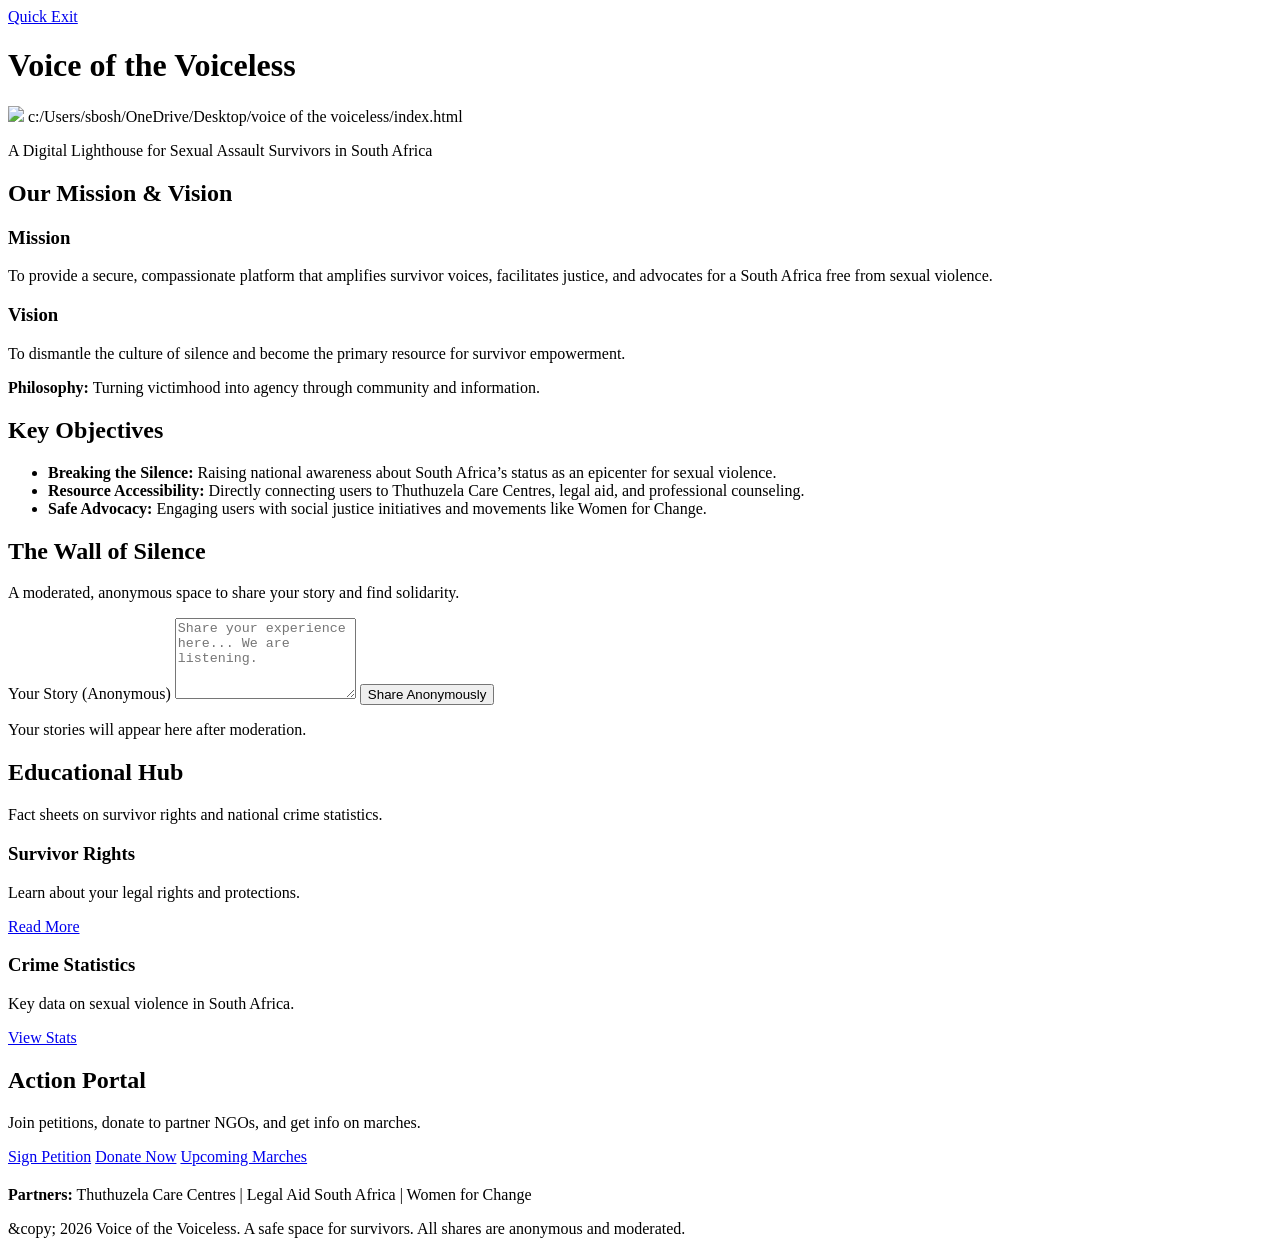
==== index.html @ ce7102af "Add files via upload" ====
<!DOCTYPE html>
<html lang="en">
<head>
    <meta charset="UTF-8">
    <meta name="viewport" content="width=device-width, initial-scale=1.0">
    <title>Voice of the Voiceless</title>

</head>
<body>
    <a href="about:blank" class="quick-exit" onclick="quickExit()" title="Quick Exit for Safety">Quick Exit</a>

    <div class="container">
        <header>

<h1>Voice of the Voiceless</h1>
<img src="[data-uri] under the firt heading
</feedback>Environment details:

# VSCode Visible Files
index.html

# VSCode Open Tabs
index.html</feedback> 

Assistant: 

<xai:function_call name="edit_file">
<parameter name="path">c:/Users/sbosh/OneDrive/Desktop/voice of the voiceless/index.html
<p>A Digital Lighthouse for Sexual Assault Survivors in South Africa</p>


        </header>

        <section id="mission">
            <h2>Our Mission &amp; Vision</h2>
            <div class="mission-vision">
                <div>
                    <h3>Mission</h3>
                    <p>To provide a secure, compassionate platform that amplifies survivor voices, facilitates justice, and advocates for a South Africa free from sexual violence.</p>
                </div>
                <div>
                    <h3>Vision</h3>
                    <p>To dismantle the culture of silence and become the primary resource for survivor empowerment.</p>
                    <p><strong>Philosophy:</strong> Turning victimhood into agency through community and information.</p>
                </div>
            </div>
        </section>

        <section id="objectives">
<h2>Key Objectives</h2>




            <ul class="objectives">
                <li><strong>Breaking the Silence:</strong> Raising national awareness about South Africa’s status as an epicenter for sexual violence.</li>
                <li><strong>Resource Accessibility:</strong> Directly connecting users to Thuthuzela Care Centres, legal aid, and professional counseling.</li>
                <li><strong>Safe Advocacy:</strong> Engaging users with social justice initiatives and movements like Women for Change.</li>
            </ul>
        </section>

        <section id="wall">
<h2>The Wall of Silence</h2>



<p>A moderated, anonymous space to share your story and find solidarity.</p>

            <form class="wall-form" onsubmit="submitStory(event)">
                <label for="story">Your Story (Anonymous)</label>
                <textarea id="story" rows="5" placeholder="Share your experience here... We are listening." required></textarea>
                <button type="submit">Share Anonymously</button>
            </form>
            <div id="testimonials" class="testimonials">
                <p>Your stories will appear here after moderation.</p>
            </div>
        </section>

        <section id="education">
<h2>Educational Hub</h2>




            <p>Fact sheets on survivor rights and national crime statistics.</p>
            <div class="resources-grid">
                <div class="resource-card">
                    <h3>Survivor Rights</h3>
                    <p>Learn about your legal rights and protections.</p>
                    <a href="#" class="action-btn">Read More</a>
                </div>
                <div class="resource-card">
                    <h3>Crime Statistics</h3>
                    <p>Key data on sexual violence in South Africa.</p>
                    <a href="#" class="action-btn">View Stats</a>
                </div>
            </div>
        </section>

        <section id="action">
<h2>Action Portal</h2>




            <p>Join petitions, donate to partner NGOs, and get info on marches.</p>
            <a href="#" class="action-btn">Sign Petition</a>
            <a href="#" class="action-btn">Donate Now</a>
            <a href="#" class="action-btn">Upcoming Marches</a>
            <p style="margin-top: 20px;"><strong>Partners:</strong> Thuthuzela Care Centres | Legal Aid South Africa | Women for Change</p>
        </section>

        <footer>
            <p>&amp;copy; 2026 Voice of the Voiceless. A safe space for survivors. All shares are anonymous and moderated.</p>
        </footer>
    </div>

    <script>
        function quickExit() {
            window.open('about:blank', '_self');
        }
        function submitStory(event) {
            event.preventDefault();
            const story = document.getElementById('story').value;
            const testimonials = document.getElementById('testimonials');
            testimonials.innerHTML += `<p><em>Thank you for sharing. Your story has been submitted for moderation.</em></p>`;
            document.getElementById('story').value = '';
            // In production, send to moderated backend anonymously
        }
    </script>
</body>
</html>
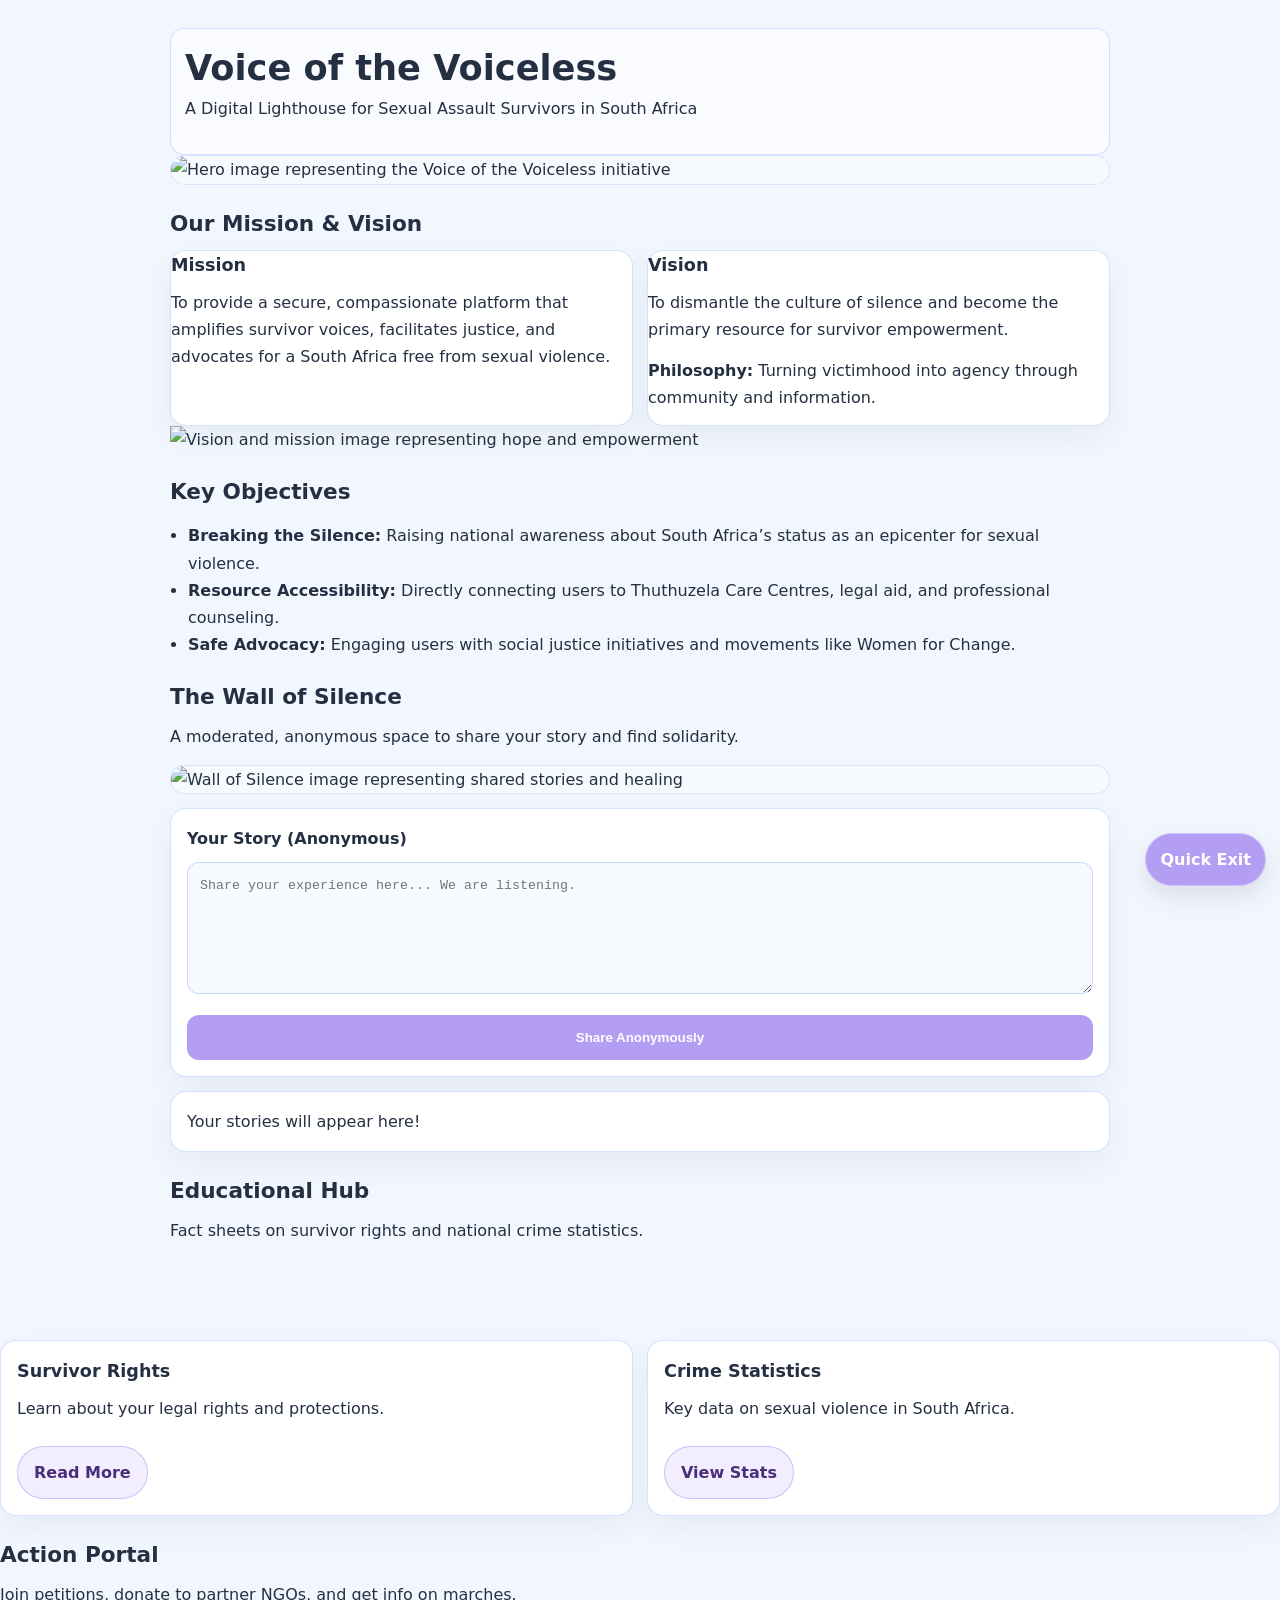
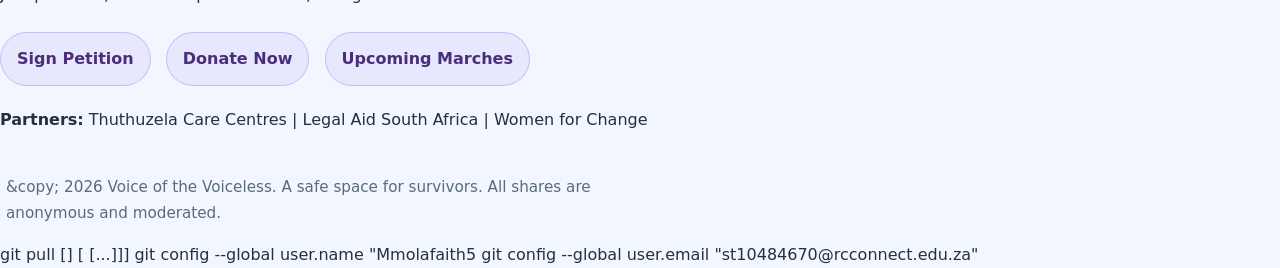
==== commit 7776aa1d: "feat(ui): implement responsive styling and add linking page - Add `style.css` with a trauma-informed" ====
--- a/index.html
+++ b/index.html
@@ -1,132 +1,121 @@
-<!DOCTYPE html>
-<html lang="en">
-<head>
-    <meta charset="UTF-8">
-    <meta name="viewport" content="width=device-width, initial-scale=1.0">
-    <title>Voice of the Voiceless</title>
-
-</head>
-<body>
-    <a href="about:blank" class="quick-exit" onclick="quickExit()" title="Quick Exit for Safety">Quick Exit</a>
-
-    <div class="container">
-        <header>
-
-<h1>Voice of the Voiceless</h1>
-<img src="[data-uri] under the firt heading
-</feedback>Environment details:
-
-# VSCode Visible Files
-index.html
-
-# VSCode Open Tabs
-index.html</feedback> 
-
-Assistant: 
-
-<xai:function_call name="edit_file">
-<parameter name="path">c:/Users/sbosh/OneDrive/Desktop/voice of the voiceless/index.html
-<p>A Digital Lighthouse for Sexual Assault Survivors in South Africa</p>
-
-
-        </header>
-
-        <section id="mission">
-            <h2>Our Mission &amp; Vision</h2>
-            <div class="mission-vision">
-                <div>
-                    <h3>Mission</h3>
-                    <p>To provide a secure, compassionate platform that amplifies survivor voices, facilitates justice, and advocates for a South Africa free from sexual violence.</p>
-                </div>
-                <div>
-                    <h3>Vision</h3>
-                    <p>To dismantle the culture of silence and become the primary resource for survivor empowerment.</p>
-                    <p><strong>Philosophy:</strong> Turning victimhood into agency through community and information.</p>
-                </div>
-            </div>
-        </section>
-
-        <section id="objectives">
-<h2>Key Objectives</h2>
-
-
-
-
-            <ul class="objectives">
-                <li><strong>Breaking the Silence:</strong> Raising national awareness about South Africa’s status as an epicenter for sexual violence.</li>
-                <li><strong>Resource Accessibility:</strong> Directly connecting users to Thuthuzela Care Centres, legal aid, and professional counseling.</li>
-                <li><strong>Safe Advocacy:</strong> Engaging users with social justice initiatives and movements like Women for Change.</li>
-            </ul>
-        </section>
-
-        <section id="wall">
-<h2>The Wall of Silence</h2>
-
-
-
-<p>A moderated, anonymous space to share your story and find solidarity.</p>
-
-            <form class="wall-form" onsubmit="submitStory(event)">
-                <label for="story">Your Story (Anonymous)</label>
-                <textarea id="story" rows="5" placeholder="Share your experience here... We are listening." required></textarea>
-                <button type="submit">Share Anonymously</button>
-            </form>
-            <div id="testimonials" class="testimonials">
-                <p>Your stories will appear here after moderation.</p>
-            </div>
-        </section>
-
-        <section id="education">
-<h2>Educational Hub</h2>
-
-
-
-
-            <p>Fact sheets on survivor rights and national crime statistics.</p>
-            <div class="resources-grid">
-                <div class="resource-card">
-                    <h3>Survivor Rights</h3>
-                    <p>Learn about your legal rights and protections.</p>
-                    <a href="#" class="action-btn">Read More</a>
-                </div>
-                <div class="resource-card">
-                    <h3>Crime Statistics</h3>
-                    <p>Key data on sexual violence in South Africa.</p>
-                    <a href="#" class="action-btn">View Stats</a>
-                </div>
-            </div>
-        </section>
-
-        <section id="action">
-<h2>Action Portal</h2>
-
-
-
-
-            <p>Join petitions, donate to partner NGOs, and get info on marches.</p>
-            <a href="#" class="action-btn">Sign Petition</a>
-            <a href="#" class="action-btn">Donate Now</a>
-            <a href="#" class="action-btn">Upcoming Marches</a>
-            <p style="margin-top: 20px;"><strong>Partners:</strong> Thuthuzela Care Centres | Legal Aid South Africa | Women for Change</p>
-        </section>
-
-        <footer>
-            <p>&amp;copy; 2026 Voice of the Voiceless. A safe space for survivors. All shares are anonymous and moderated.</p>
-        </footer>
-    </div>
-
-    <script>
-        function quickExit() {
-            window.open('about:blank', '_self');
-        }
-        function submitStory(event) {
-            event.preventDefault();
-            const story = document.getElementById('story').value;
-            const testimonials = document.getElementById('testimonials');
-            testimonials.innerHTML += `<p><em>Thank you for sharing. Your story has been submitted for moderation.</em></p>`;
-            document.getElementById('story').value = '';
-            // In production, send to moderated backend anonymously
-        }
-    </script>
-</body>
-</html>
+<!DOCTYPE html>
+<html lang="en">
+<head>
+    <meta charset="UTF-8">
+    <meta name="viewport" content="width=device-width, initial-scale=1.0">
+    <title>Voice of the Voiceless</title>
+    <link rel="stylesheet" href="style.css">
+</head>
+<body>
+    <a href="about:blank" class="quick-exit" onclick="quickExit()" title="Quick Exit for Safety">Quick Exit</a>
+
+    <div class="container">
+        <header>
+            <h1>Voice of the Voiceless</h1>
+            <p>A Digital Lighthouse for Sexual Assault Survivors in South Africa</p>
+        </header>
+        <div class="hero-image">
+            <img src="https://th.bing.com/th/id/OIP.hbX4BfsVbIU2eddPQE7NCgHaEz?w=277&h=180&c=7&r=0&o=7&pid=1.7&rm=3" alt="Hero image representing the Voice of the Voiceless initiative" style="max-width: 100%; height: auto;">
+        </div>
+
+        <section id="mission">
+            <h2>Our Mission &amp; Vision</h2>
+            <div class="mission-vision">
+                <div>
+                    <h3>Mission</h3>
+                    <p>To provide a secure, compassionate platform that amplifies survivor voices, facilitates justice, and advocates for a South Africa free from sexual violence.</p>
+                </div>
+                <div>
+                    <h3>Vision</h3>
+                    <p>To dismantle the culture of silence and become the primary resource for survivor empowerment.</p>
+                    <p><strong>Philosophy:</strong> Turning victimhood into agency through community and information.</p>
+                </div>
+            </div>
+            <div class="vision-image">
+                <img src="https://th.bing.com/th/id/OIP.QkFHj8rrSiagWPmEcDjergHaEo?w=250&h=180&c=7&r=0&o=7&pid=1.7&rm=3" alt="Vision and mission image representing hope and empowerment" style="max-width: 100%; height: auto;">
+            </div>
+            <div class="mission-image">
+            </div>
+        </section>
+
+        <section id="objectives">
+            <h2>Key Objectives</h2>
+            <ul class="objectives">
+                <li><strong>Breaking the Silence:</strong> Raising national awareness about South Africa’s status as an epicenter for sexual violence.</li>
+                <li><strong>Resource Accessibility:</strong> Directly connecting users to Thuthuzela Care Centres, legal aid, and professional counseling.</li>
+                <li><strong>Safe Advocacy:</strong> Engaging users with social justice initiatives and movements like Women for Change.</li>
+            </ul>
+            <div class="objectives-image">
+
+            </div>
+        </section>
+
+        <section id="wall">
+            <h2>The Wall of Silence</h2>
+            <p>A moderated, anonymous space to share your story and find solidarity.</p>
+            <div class="wall-image">
+                <img src="https://th.bing.com/th/id/OIP.OFr5PleV0WaLwj-rPWft2AHaEG?w=313&h=180&c=7&r=0&o=7&pid=1.7&rm=3" alt="Wall of Silence image representing shared stories and healing" style="max-width: 100%; height: auto;">
+            </div>
+            
+            <form class="wall-form" onsubmit="submitStory(event)">
+                <label for="story">Your Story (Anonymous)</label>
+                <textarea id="story" rows="5" placeholder="Share your experience here... We are listening." required></textarea>
+                <button type="submit">Share Anonymously</button>
+            </form>
+            <div id="testimonials" class="testimonials">
+                <p>Your stories will appear here!</p>
+            </div>
+        </section>
+
+        <section id="education">
+            <h2>Educational Hub</h2>
+            <p>Fact sheets on survivor rights and national crime statistics.</p>
+    
+            </div>
+            <div class="resources-grid">
+                <div class="resource-card">
+                    <h3>Survivor Rights</h3>
+                    <p>Learn about your legal rights and protections.</p>
+                    <a href="https://www.bing.com/ck/a?!&&p=a3fb0a6b9f35965ff25525d0a7e36f7882b459afcf023f08b5b4dfad9797e8a0JmltdHM9MTc3OTc1MzYwMA&ptn=3&ver=2&hsh=4&fclid=29731f91-ca6d-6c1f-0fd8-08f4cb0c6da1&psq=gbv+surviors+rigts&u=a1aHR0cHM6Ly9nZW5kZXJqdXN0aWNlLm9yZy56YS9zcGVha2luZy11cC1zZWVraW5nLXN1cHBvcnQtZ2J2LXN1cnZpdm9ycy1oZWFsaW5nLWpvdXJueS8x" class="action-btn" target="_blank" rel="noopener noreferrer">Read More</a>
+                </div>
+                <div class="resource-card">
+                    <h3>Crime Statistics</h3>
+                    <p>Key data on sexual violence in South Africa.</p>
+                    <a href="#" class="action-btn">View Stats</a>
+                </div>
+            </div>
+        </section>
+
+        <section id="action">
+            <h2>Action Portal</h2>
+            <p>Join petitions, donate to partner NGOs, and get info on marches.</p>
+            <a href="https://www.bing.com/ck/a?!&&p=a3fb0a6b9f35965ff25525d0a7e36f7882b459afcf023f08b5b4dfad9797e8a0JmltdHM9MTc3OTc1MzYwMA&ptn=3&ver=2&hsh=4&fclid=29731f91-ca6d-6c1f-0fd8-08f4cb0c6da1&psq=gbv+surviors+rigts&u=a1aHR0cHM6Ly9nZW5kZXJqdXN0aWNlLm9yZy56YS9zcGVha2luZy11cC1zZWVraW5nLXN1cHBvcnQtZ2J2LXN1cnZpdm9ycy1oZWFsaW5nLWpvdXJueS8x" class="action-btn" target="_blank" rel="noopener noreferrer">Sign Petition</a>
+            <a href="https://paypal.me/CMIYCNPO" class="action-btn" target="_blank" rel="noopener noreferrer">Donate Now</a>
+            <a href="https://onemillionmanmarch.co.za/contact.html" class="action-btn" target="_blank" rel="noopener noreferrer">Upcoming Marches</a>
+            <p style="margin-top: 20px;"><strong>Partners:</strong> Thuthuzela Care Centres | Legal Aid South Africa | Women for Change</p>
+        </section>
+
+        <footer>
+            <p>&amp;copy; 2026 Voice of the Voiceless. A safe space for survivors. All shares are anonymous and moderated.</p>
+        </footer>
+    </div>
+
+    <script>
+        function quickExit() {
+            window.open('about:blank', '_self');
+        }
+        function submitStory(event) {
+            event.preventDefault();
+            const story = document.getElementById('story').value;
+            const testimonials = document.getElementById('testimonials');
+            testimonials.innerHTML += `<p><em>Thank you for sharing. Your story has been submitted for moderation.</em></p>`;
+            document.getElementById('story').value = '';
+            // In production, send to moderated backend anonymously
+        }
+    </script>
+</body>
+</html>
+git pull [<options>] [<repository> [<refspec>...]]]
+    git config --global user.name "Mmolafaith5
+    git config --global user.email "st10484670@rcconnect.edu.za"
+    
--- a/style.css
+++ b/style.css
@@ -0,0 +1,264 @@
+/* Trauma-Informed UI • Mobile-first responsive CSS */
+
+:root {
+  --bg: #F2F7FF;      /* Alice Blue */
+  --ink: #243042;     /* calm dark text */
+  --muted: #5A6B7C;
+  --border: #B2C9FF; /* Periwinkle */
+  --primary: #B49EF4;/* Wisteria */
+  --card: #FFFFFF;
+  --shadow: rgba(36, 48, 66, 0.12);
+}
+
+* { box-sizing: border-box; }
+
+html, body {
+  height: 100%;
+}
+
+body {
+  margin: 0;
+  font-family: ui-sans-serif, system-ui, -apple-system, Segoe UI, Roboto, Arial, "Noto Sans", "Liberation Sans", sans-serif;
+  background: var(--bg);
+  color: var(--ink);
+  line-height: 1.7; /* generous breathing room */
+}
+
+.container {
+  max-width: 980px;
+  margin: 0 auto;
+  padding: 20px 16px 60px;
+}
+
+header {
+  padding: 18px 14px;
+  border: 1px solid rgba(178, 201, 255, 0.55);
+  border-radius: 14px;
+  background: rgba(255,255,255,0.55);
+}
+
+h1 {
+  margin: 0 0 6px;
+  font-size: clamp(1.6rem, 3.6vw, 2.2rem);
+  line-height: 1.2;
+}
+
+h2 {
+  margin: 26px 0 12px;
+  font-size: 1.35rem;
+  line-height: 1.25;
+}
+
+h3 {
+  margin: 0 0 8px;
+  font-size: 1.1rem;
+}
+
+p {
+  margin: 0 0 14px;
+  max-width: 68ch;
+}
+
+/* Links */
+a {
+  color: var(--primary);
+  text-decoration: underline;
+  text-underline-offset: 3px;
+}
+
+a:hover {
+  color: #9b7de0;
+}
+
+/* Quick Exit (fixed) */
+.quick-exit {
+  position: fixed;
+  right: 14px;
+  bottom: 14px;
+  z-index: 9999;
+  padding: 12px 14px;
+  border-radius: 999px;
+  background: var(--primary);
+  color: #ffffff;
+  font-weight: 700;
+  text-decoration: none;
+  box-shadow: 0 10px 25px var(--shadow);
+  border: 1px solid rgba(255,255,255,0.35);
+  transition: transform 120ms ease, filter 120ms ease;
+}
+
+.quick-exit:focus {
+  outline: 3px solid rgba(180, 158, 244, 0.35);
+  outline-offset: 3px;
+}
+
+.quick-exit:hover {
+  filter: brightness(1.04);
+  transform: translateY(-1px);
+}
+
+/* Wall of Silence (cards) */
+#wall {
+  margin-top: 18px;
+}
+
+#wall .wall-image img,
+.hero-image img,
+.education-image img,
+.mission-image img,
+.objectives-image img,
+.wall-image img {
+  width: 100%;
+  height: auto;
+  border-radius: 16px;
+  display: block;
+  border: 1px solid rgba(178, 201, 255, 0.45);
+  background: rgba(255,255,255,0.35);
+}
+
+.wall-form,
+.testimonials,
+.resource-card,
+.mission-vision > div {
+  background: var(--card);
+  border: 1px solid rgba(178, 201, 255, 0.55);
+  border-radius: 16px;
+  box-shadow: 0 12px 30px rgba(36, 48, 66, 0.06);
+}
+
+.wall-form {
+  padding: 16px;
+  margin-top: 14px;
+}
+
+.wall-form label {
+  display: block;
+  font-weight: 700;
+  margin-bottom: 10px;
+}
+
+textarea {
+  width: 100%;
+  resize: vertical;
+  min-height: 120px;
+  padding: 12px;
+  border-radius: 12px;
+  border: 1px solid rgba(178, 201, 255, 0.7);
+  background: rgba(242, 247, 255, 0.6);
+  color: var(--ink);
+  line-height: 1.6;
+}
+
+textarea:focus {
+  outline: 3px solid rgba(180, 158, 244, 0.35);
+  outline-offset: 2px;
+}
+
+button {
+  margin-top: 12px;
+  width: 100%;
+  padding: 14px 16px;
+  border-radius: 12px;
+  border: 1px solid rgba(180, 158, 244, 0.65);
+  background: var(--primary);
+  color: #fff;
+  font-weight: 800;
+  cursor: pointer;
+  transition: transform 120ms ease, filter 120ms ease, background 120ms ease;
+}
+
+button:hover { filter: brightness(1.04); transform: translateY(-1px); }
+button:active { transform: translateY(0px); filter: brightness(0.98); }
+button:focus { outline: 3px solid rgba(180, 158, 244, 0.35); outline-offset: 3px; }
+
+.testimonials {
+  padding: 16px;
+  margin-top: 14px;
+}
+
+.testimonials p {
+  margin: 0;
+}
+
+/* Typography layout blocks */
+.mission-vision {
+  display: grid;
+  grid-template-columns: 1fr;
+  gap: 14px;
+  margin-top: 10px;
+}
+
+/* Action Portal buttons */
+.action-btn {
+  display: inline-block;
+  margin: 10px 10px 0 0;
+  padding: 12px 16px;
+  border-radius: 999px;
+  background: rgba(180, 158, 244, 0.18);
+  border: 1px solid rgba(180, 158, 244, 0.6);
+  color: #4B2E7A;
+  text-decoration: none;
+  font-weight: 800;
+  transition: background 150ms ease, transform 120ms ease, border-color 150ms ease;
+}
+
+.action-btn:hover {
+  background: rgba(180, 158, 244, 0.28);
+  border-color: rgba(180, 158, 244, 0.9);
+  transform: translateY(-1px);
+}
+
+.action-btn:focus {
+  outline: 3px solid rgba(180, 158, 244, 0.35);
+  outline-offset: 3px;
+}
+
+/* Resource cards */
+.resources-grid {
+  display: grid;
+  grid-template-columns: 1fr;
+  gap: 14px;
+  margin-top: 12px;
+}
+
+.resource-card {
+  padding: 16px;
+}
+
+ul.objectives {
+  padding-left: 18px;
+}
+
+.objectives-image,
+.mission-image {
+  margin-top: 14px;
+}
+
+footer {
+  margin-top: 26px;
+  padding: 16px 6px 0;
+  color: var(--muted);
+  font-size: 0.95rem;
+}
+
+/* Responsive enhancement */
+@media (min-width: 720px) {
+  .container {
+    padding: 28px 20px 70px;
+  }
+
+  .mission-vision {
+    grid-template-columns: 1fr 1fr;
+  }
+
+  .resources-grid {
+    grid-template-columns: 1fr 1fr;
+  }
+}
+
+@media (prefers-reduced-motion: reduce) {
+  * {
+    scroll-behavior: auto !important;
+    transition: none !important;
+  }
+}
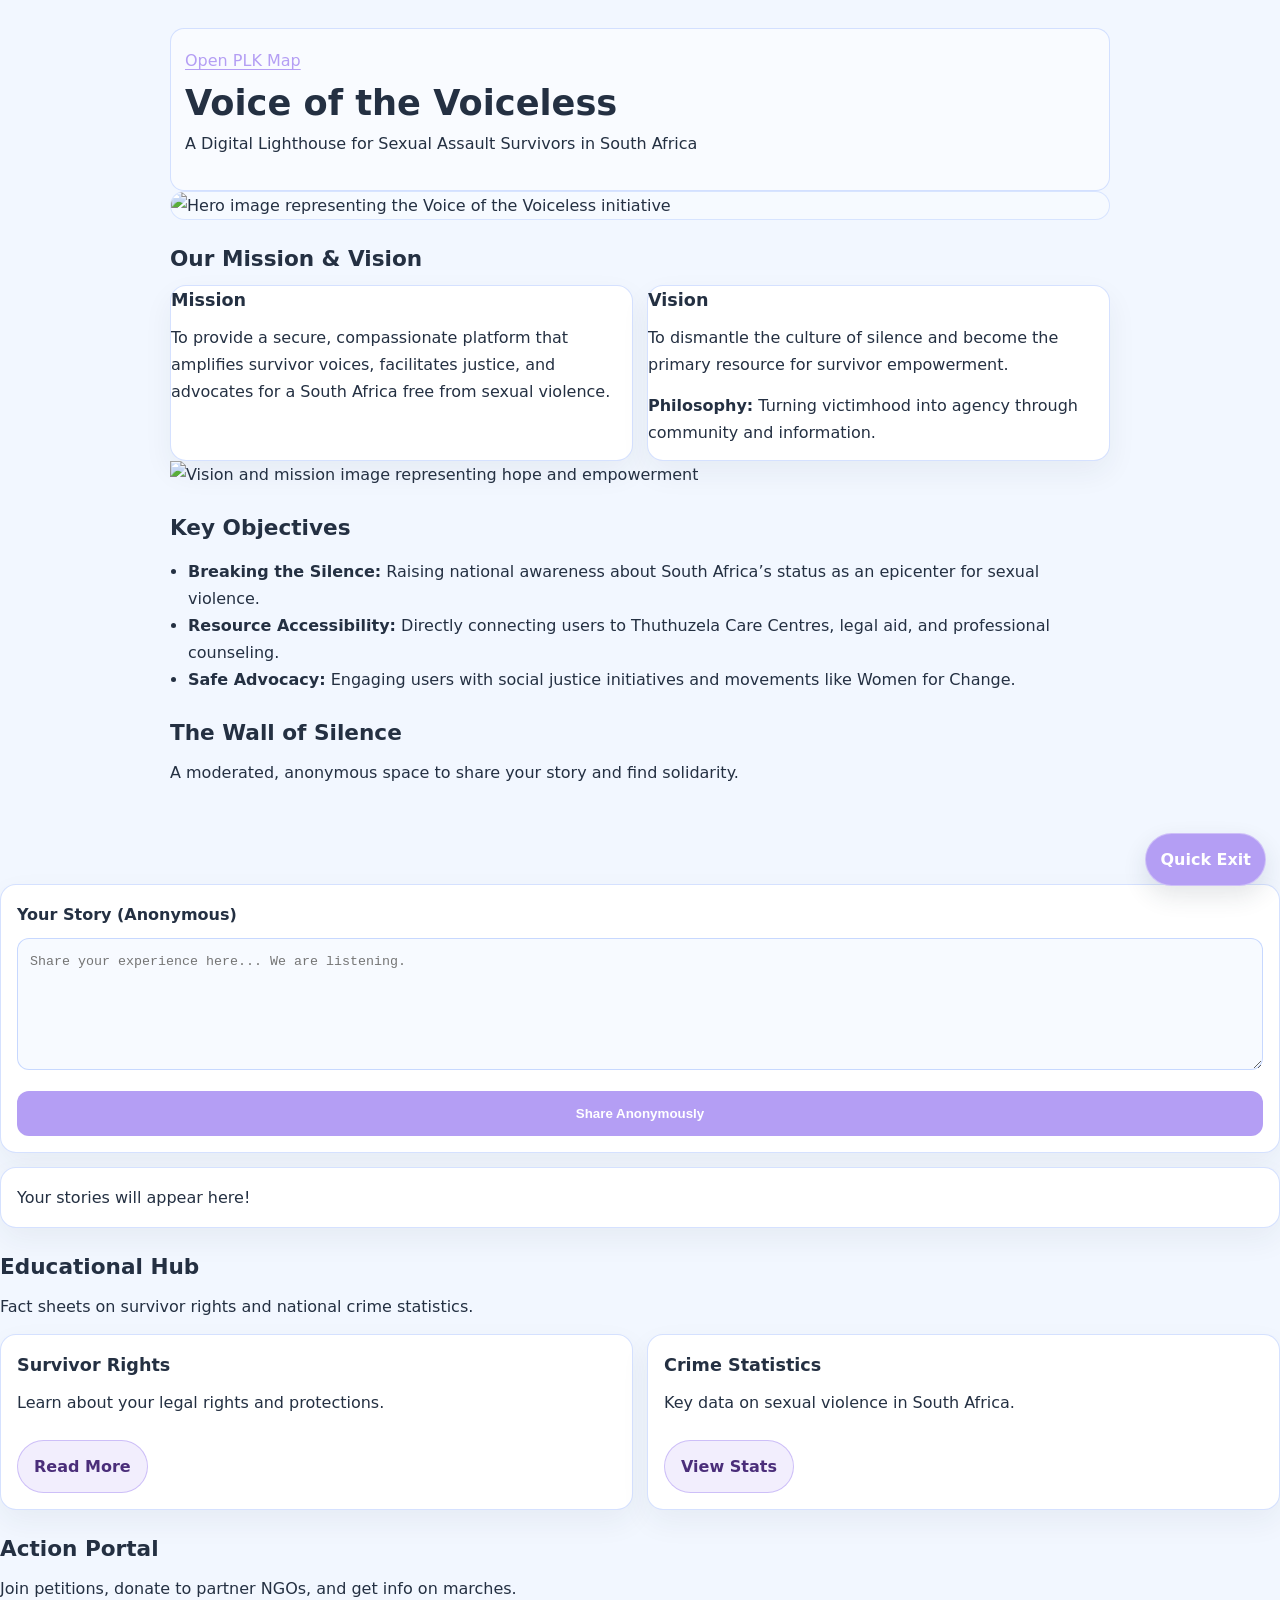
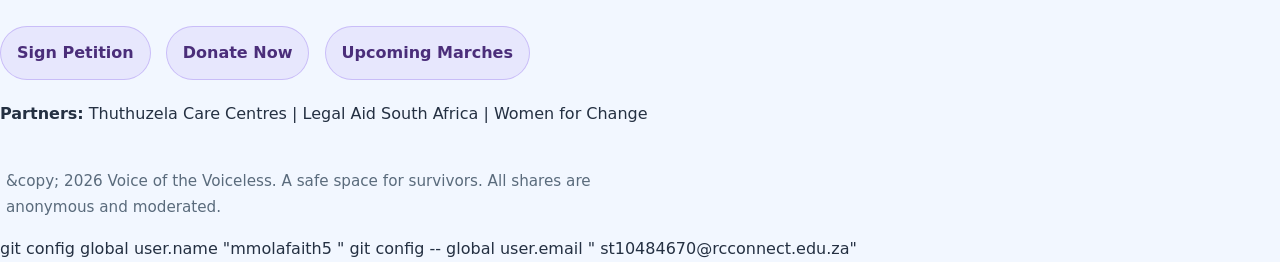
==== commit 24871a41: "feat(map): add interactive PLK map and enhance index with navigation link" ====
--- a/index.html
+++ b/index.html
@@ -11,6 +11,7 @@
 
     <div class="container">
         <header>
+            <a href="./plk-map.html" style="display:inline-block;margin-bottom:8px;">Open PLK Map</a>
             <h1>Voice of the Voiceless</h1>
             <p>A Digital Lighthouse for Sexual Assault Survivors in South Africa</p>
         </header>
@@ -53,8 +54,7 @@
         <section id="wall">
             <h2>The Wall of Silence</h2>
             <p>A moderated, anonymous space to share your story and find solidarity.</p>
-            <div class="wall-image">
-                <img src="https://th.bing.com/th/id/OIP.OFr5PleV0WaLwj-rPWft2AHaEG?w=313&h=180&c=7&r=0&o=7&pid=1.7&rm=3" alt="Wall of Silence image representing shared stories and healing" style="max-width: 100%; height: auto;">
+    
             </div>
             
             <form class="wall-form" onsubmit="submitStory(event)">
@@ -104,6 +104,7 @@
         function quickExit() {
             window.open('about:blank', '_self');
         }
+        // submitStory is enhanced by interactive.js; keep this for fallback.
         function submitStory(event) {
             event.preventDefault();
             const story = document.getElementById('story').value;
@@ -113,9 +114,9 @@
             // In production, send to moderated backend anonymously
         }
     </script>
-</body>
-</html>
-git pull [<options>] [<repository> [<refspec>...]]]
-    git config --global user.name "Mmolafaith5
-    git config --global user.email "st10484670@rcconnect.edu.za"
+
+    <script src="interactive.js"></script>
+git config global user.name "mmolafaith5
+"
+git config -- global user.email " st10484670@rcconnect.edu.za"
     
